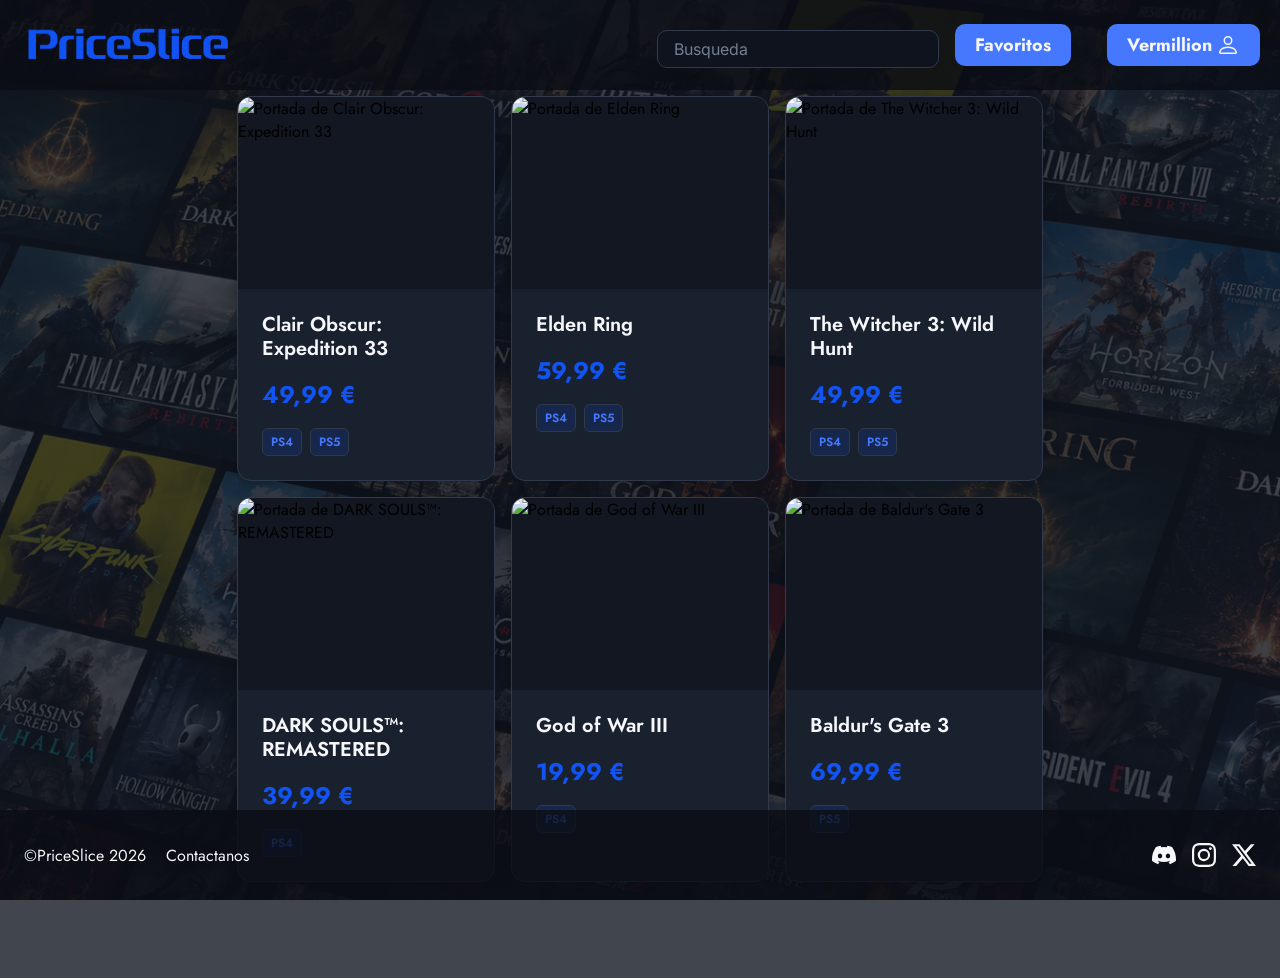
==== pages/main.html @ be7b936f "gamesPage added without responsive" ====
<!doctype html>
<html lang="es">
  <head>
    <meta charset="UTF-8" />
    <meta name="viewport" content="width=device-width, initial-scale=1.0" />
    <title>PriceSlice</title>
    <link
      rel="icon"
      href="../assets/images/ico/favicon.ico"
      type="image/x-icon"
    />
    <meta
      name="description"
      content="PriceSlice: compara precios y encuentra las mejores ofertas."
    />

    <link rel="preconnect" href="https://fonts.googleapis.com" />
    <link rel="preconnect" href="https://fonts.gstatic.com" crossorigin />
    <link
      href="https://fonts.googleapis.com/css2?family=Inter:wght@400;500;600;700&family=Jost:wght@400;500;600;700&display=swap"
      rel="stylesheet"
    />

    <link rel="stylesheet" href="../styles/styles.css" />
    <script src="https://cdn.jsdelivr.net/npm/@tailwindcss/browser@4"></script>
    <script src="../scripts/main.js" defer></script>
  </head>
  <body>
    <header>
      <div class="headerLeft">
        <div class="logo">
          <img
            class="logoImg"
            src="../assets/images/logo/logo.png"
            alt="logoPriceSlice"
          />
        </div>
      </div>
      <div class="headerRight">
        <input
          type="text"
          placeholder="Busqueda"
          name="gameInputGameHeader"
          id="gameInputGameHeader"
          class="gameInputGameHeader"
        />
        <div class="btnHeaderGames">Favoritos</div>
        <div class="btnHeaderGames">
          Vermillion
          <img
            src="../assets/images/icons/person.svg"
            alt="User"
            class="userIco"
          />
        </div>
      </div>
    </header>
    <main class="gamesMain">
      <section class="gamesSection">
        <div class="gamesGrid" id="gamesGrid">
          <!-- Este div estará vacio, así podremos rellenarlo con las tarjetas que iremos creando con el DOM en js -->
        </div>
      </section>
    </main>
    <footer>
      <div class="footerContent">
        <p>©PriceSlice 2026</p>
        <p class="contactFooterBtn"><a href="">Contactanos</a></p>
      </div>
      <div class="footerIcos">
        <img
          src="../assets/images/icons/discord.svg"
          alt="Discord"
          class="discordIco"
        />
        <img
          src="../assets/images/icons/instagram.svg"
          alt="Instagram"
          class="instagramIco"
        />
        <img
          src="../assets/images/icons/twitter-x.svg"
          alt="Twitter-X"
          class="twitterIco"
        />
      </div>
    </footer>
  </body>
</html>
---- styles/styles.css ----
:root {
  /* --- Colores --- */

  /*   -------------  ESTILOS PARA SOBREMESA --------------*/
  /* Fondo */

  --main-background: #0a0d14;
  --soft-main-background: #0a0d14cc;
  --secondary-background: #121722;
  /* CC = 80, 80=50, B3= 70 Son la opacidad.*/
  --soft-secondary-background: #121722cc;
  --xsoft-secondary-background: #12172299;
  --cards-color: #19202e;
  --hover-background: #222b3b;
  --input-background: #0e131d;

  /* Principales y CTA*/

  --main-color: #1254f3;
  --secondary-main-color: #4678ff;
  --tertiary-main-color: #ffad49;
  --main-color-hover: #0e46d4;
  --main-color-soft: rgb(18 84 243 / 15%);
  --hover-color: #5181f6;

  /* Texto */

  --main-text-color: #f5f7fa;
  --secondary-text-color: #a1abbc;
  --muted-text-color: #737f93;

  /* Estados */

  --success-color: #22c55e;
  --error-color: #ef4444;
  --warning-color: #f6b74b;
  --info-color: #38bdf8;

  /* Bordes */

  --border-color: #303a4c;
  --border-color-hover: #46536a;
  --focus-color: #4678ff;

  /* --- Tipografía --- */

  --font-jost: "Jost", sans-serif;
  --font-inter: "Inter", sans-serif;

  --font-size-xs: 0.75rem;
  --font-size-sm: 0.875rem;
  --font-size-base: 1rem;
  --font-size-lg: 1.125rem;
  --font-size-xl: 1.25rem;
  --font-size-2xl: 1.5rem;
  --font-size-3xl: 1.875rem;
  --font-size-4xl: 2.25rem;

  --font-weight-normal: 400;
  --font-weight-medium: 500;
  --font-weight-semibold: 600;
  --font-weight-bold: 700;

  --line-height-tight: 1.2;
  --line-height-normal: 1.5;
  --line-height-relaxed: 1.75;

  /* --- Espaciado --- */

  --spacing-1: 0.25rem;
  --spacing-2: 0.5rem;
  --spacing-3: 0.75rem;
  --spacing-4: 1rem;
  --spacing-5: 1.25rem;
  --spacing-6: 1.5rem;
  --spacing-8: 2rem;
  --spacing-10: 2.5rem;
  --spacing-12: 3rem;
  --spacing-16: 4rem;

  /* --- Bordes y sombras --- */

  --radius-sm: 0.375rem;
  --radius-md: 0.625rem;
  --radius-lg: 0.875rem;
  --radius-xl: 1.25rem;
  --radius-full: 9999px;

  --border-width: 1px;

  --shadow-card: 0 4px 16px rgb(0 0 0 / 20%);
  --shadow-dropdown: 0 8px 24px rgb(0 0 0 / 30%);
  --shadow-glow: 0 0 20px rgb(18 84 243 / 20%);

  /* -- Transiciones tiempo */

  --transition-fast: 150ms ease;
  --transition-normal: 250ms ease;
  --transition-slow: 350ms ease;
}

* {
  box-sizing: border-box;
}

body {
  padding: 0;
  margin: 0;

  min-height: 100vh;
  min-height: 100dvh;

  /* height: 100vh;
  height: 100dvh; */
  display: flex;
  flex-direction: column;
  font-family: var(--font-jost);

  background-image: url("../assets/images/background/background.png");
  background-size: cover;
  background-position: center;
  background-repeat: no-repeat;
  background-attachment: fixed;
}

header {
  position: fixed;
  width: 100%;
  z-index: 1000;

  width: 100%;
  min-height: 10vh;
  /* height: 10%; */
  /* flex: 0 0 10%; */
  flex: 0 0 auto;

  display: flex;
  justify-content: space-between;
  align-items: center;

  background-color: var(--soft-main-background);
}

.headerLeft {
  height: 100%;
  display: flex;
  align-items: center;
}

.logo {
  height: 4.5rem;
  display: flex;
  align-items: center;
  cursor: pointer;
}

.logoImg {
  display: block;
  height: 100%;
  max-width: 15rem;
  width: auto;
  object-fit: contain;
  padding-left: var(--spacing-5);
}

.headerRight {
  height: 100%;
  width: auto;
  display: flex;
  justify-content: center;
  align-items: center;
  gap: var(--spacing-4);
}

.btnHeaderHero {
  height: auto;
  width: auto;
  font-size: var(--font-size-lg);
  padding: var(--spacing-2);
  border-radius: var(--radius-md);
  font-weight: bold;
  background-color: var(--secondary-main-color);
  color: var(--main-text-color);
  margin-right: var(--spacing-5);
  cursor: pointer;

  /* Marcamos el ritmo de la animación */
  transition: transform var(--transition-normal);
}

.btnHeaderHero:hover {
  background-color: var(--hover-color);
  transform: scale(1.1);
  box-shadow: 0 0 0 3px var(--main-color-soft);
}

main {
  width: 100%;
  min-width: 0;
  /* height: 80%; sin flex*/
  flex: 1 0 auto;

  padding: var(--spacing-8) 5%;

  display: flex;
  justify-content: center;
  align-items: center;

  background-color: var(--soft-secondary-background);
  background-size: cover;
}

.mainContent {
  width: 90%;
  max-width: 45rem;
  height: auto;
  /* padding: var(--spacing-8); */
  padding: clamp(
    1rem,
    4vw,
    2rem
  ); /* Pensaba que solo funcionaba en texto pero probandolo me gusta más el resultado aquí para el responsive, si es mala practica espero su feedback caballero*/
  border-radius: var(--radius-xl);
  background-color: var(--xsoft-secondary-background);
  overflow-wrap: anywhere;
}

.mainText {
  margin: 0 0 var(--spacing-4);
  font-size: clamp(1.8rem, 4vw, var(--font-size-4xl));
  line-height: var(--line-height-tight);
  color: var(--main-text-color);
  font-weight: var(--font-weight-bold);
}

.secondaryText {
  margin: 0 0 var(--spacing-3);
  font-size: var(--font-size-xl);
  line-height: var(--line-height-normal);
  color: var(--secondary-text-color);
}

.emailInputMainContent {
  display: block;
  width: 100%;
  margin-top: var(--spacing-6);
  margin-bottom: var(--spacing-4);
  padding: var(--spacing-4);

  font-family: var(--font-inter);
  font-size: var(--font-size-base);
  color: var(--main-text-color);

  background-color: var(--input-background);
  border: 1px solid var(--border-color);
  border-radius: var(--radius-md);

  outline: none;
  transition:
    border-color var(--transition-normal),
    box-shadow var(--transition-normal);
}

.emailInputMainContent::placeholder {
  color: var(--muted-text-color);
}

.emailInputMainContent:hover {
  border-color: var(--border-color-hover);
}

.emailInputMainContent:focus {
  border-color: var(--focus-color);
  box-shadow: 0 0 0 3px var(--main-color-soft);
}

.btnMainHero {
  display: inline-block;
  padding: var(--spacing-3) var(--spacing-6);
  border: none;
  border-radius: var(--radius-md);

  font-family: var(--font-jost);
  font-size: var(--font-size-2xl);
  font-weight: var(--font-weight-bold);

  background-color: var(--main-color);
  color: var(--main-text-color);

  cursor: pointer;
  transition:
    transform var(--transition-normal),
    background-color var(--transition-normal),
    box-shadow var(--transition-normal);
}

.btnMainHero:hover {
  background-color: var(--main-color-hover);
  transform: translateY(-2px);
  box-shadow: var(--shadow-glow);
}

footer {
  /* El fixed me ha estado dando problemas porque no tuve en cuenta el z-index  */
  position: fixed;
  bottom: 0;
  left: 0;
  width: 100%;
  z-index: 1000;

  width: 100%;
  min-height: 10vh;
  /* Le pongo tambien su tamaño sin flex porque me ha dado varios fallos al no ponerlo*/
  /* height: 10%; */
  /* flex: 0 0 10%; */
  flex: 0 0 auto;
  background-color: var(--soft-main-background);
  color: var(--main-text-color);

  display: flex;
  justify-content: space-between;
  align-items: center;
  gap: var(--spacing-4);

  padding: var(--spacing-3) var(--spacing-6);

  background-color: var(--soft-main-background);
  color: var(
    --main-text-color
  ); /* Aquí puse 5 pero lo pase a la 6 porque queria que estuviera un poco más alineado con el logo de la página*/
  /* padding: 0 var(--spacing-5); */
}

.footerContent {
  display: flex;
  align-items: center;
  gap: var(--spacing-5);

  flex: 1 1 auto;
  min-width: 0;
}

.footerContent p {
  margin: 0;
}

.contactFooterBtn {
  white-space: nowrap;
}

.contactFooterBtn a {
  color: var(--main-text-color);
  text-decoration: none;
  transition: color var(--transition-fast);
}

.contactFooterBtn a:hover {
  color: var(--hover-color);
}

.footerIcos {
  display: flex;
  flex-direction: row;
  justify-content: center;
  align-items: center;

  gap: var(--spacing-4);
  height: auto;
  width: auto;
  flex: 0 0 auto;
}

.footerIcos img {
  display: block;
  flex: 0 0 auto;

  height: 1.5rem;
  width: auto;
  padding: 0;
  object-fit: contain;

  cursor: pointer;
  transition: transform var(--transition-normal);
}

.footerIcos img:hover {
  transform: scale(1.1);
}

/*  --------------- ESTILOS PARA LA PAGINA DE JUEGOS ----------------------  */

.btnHeaderGames {
  height: auto;
  width: auto;
  font-size: var(--font-size-lg);
  padding: var(--spacing-2) var(--spacing-5);

  border-radius: var(--radius-md);
  gap: var(--spacing-1);

  display: flex;
  flex-direction: row;
  align-items: center;
  justify-content: center;

  font-weight: bold;
  background-color: var(--secondary-main-color);
  color: var(--main-text-color);
  margin-right: var(--spacing-5);
  cursor: pointer;

  /* Marcamos el ritmo de la animación */
  transition: transform var(--transition-normal);
}

.btnHeaderGames:hover {
  background-color: var(--hover-color);
  transform: scale(1.1);
  box-shadow: 0 0 0 3px var(--main-color-soft);
}

.gameInputGameHeader {
  display: block;
  width: 100%;
  margin-top: var(--spacing-6);
  margin-bottom: var(--spacing-4);
  padding: var(--spacing-2) var(--spacing-4);

  font-family: var(--font-inter);
  font-size: var(--font-size-base);
  color: var(--main-text-color);

  background-color: var(--input-background);
  border: 1px solid var(--border-color);
  border-radius: var(--radius-md);

  outline: none;
  transition:
    border-color var(--transition-normal),
    box-shadow var(--transition-normal);
}

.gameInputGameHeader::placeholder {
  color: var(--muted-text-color);
}

.gameInputGameHeader:hover {
  border-color: var(--border-color-hover);
}

.gameInputGameHeader:focus {
  border-color: var(--focus-color);
  box-shadow: 0 0 0 3px var(--main-color-soft);
}

.userIco {
  display: block;
  flex: 0 0 auto;

  height: 1.5rem;
  width: auto;
  padding: 0;
  object-fit: contain;

  cursor: pointer;
  transition: transform var(--transition-normal);
}

.userIco:hover {
  transform: scale(1.1);
}

.gamesMain {
  width: 100%;
  min-width: 0;
  flex: 1 0 auto;

  display: flex;
  justify-content: center;
  align-items: flex-start;

  padding: var(--spacing-8) 5%;
  padding-top: 6rem;
  padding-bottom: 6rem;
  background-color: var(--soft-secondary-background);
}

.gamesSection {
  width: 70%;
  max-width: 90rem;
}

.gamesGrid {
  display: grid;
  grid-template-columns: repeat(3, minmax(0, 1fr));
  gap: var(--spacing-4);
  width: 100%;
}

.gameCard {
  min-width: 0;
  overflow: hidden;
  display: flex;
  flex-direction: column;
  background-color: var(--cards-color);
  border: var(--border-width) solid var(--border-color);
  border-radius: var(--radius-lg);
  box-shadow: var(--shadow-card);
  transition:
    transform var(--transition-normal),
    border-color var(--transition-normal);
}

.gameCard:hover {
  transform: translateY(-2px);
  border-color: var(--border-color-hover);
}

.gameImage {
  display: block;
  width: 100%;
  aspect-ratio: 4 / 3;
  object-fit: contain;
  background-color: var(--secondary-background);
}

.gameCardContent {
  display: flex;
  flex-direction: column;
  align-items: flex-start;
  gap: var(--spacing-4);
  flex: 1;
  padding: var(--spacing-6);
}

.gameTitle {
  margin: 0;
  color: var(--main-text-color);
  font-size: var(--font-size-xl);
  font-weight: var(--font-weight-semibold);
  line-height: var(--line-height-tight);
}

.gamePrice {
  margin: 0;
  color: var(--main-color);
  font-size: var(--font-size-2xl);
  font-weight: var(--font-weight-bold);
}

.gamePlatforms {
  display: flex;
  flex-wrap: wrap;
  gap: var(--spacing-2);
}

.platformBadge {
  padding: var(--spacing-1) var(--spacing-2);

  color: var(--secondary-main-color);
  background-color: var(--main-color-soft);
  border: var(--border-width) solid var(--border-color);
  border-radius: var(--radius-sm);

  font-size: var(--font-size-xs);
  font-weight: var(--font-weight-semibold);
}

/*   -------------  ESTILOS PARA MOVIL --------------*/

/* Pantallas estrechas */
@media (max-width: 48rem) {
  body {
    background-attachment: scroll;
  }

  header {
    min-height: 4.5rem;
    padding: var(--spacing-2) var(--spacing-4);
    gap: var(--spacing-2);
  }

  .logo {
    height: 4.5rem;
  }

  .logoImg {
    max-width: 15rem;
  }

  .btnHeaderHero {
    font-size: var(--font-size-sm);
    padding: var(--spacing-2) var(--spacing-3);
    margin-right: 0;
  }

  main {
    padding: var(--spacing-6) 4%;
  }

  .mainContent {
    width: 100%;
    max-width: 45rem;
    padding: clamp(1rem, 4vw, 1.5rem);
  }

  .mainText {
    font-size: clamp(1.6rem, 5vw, 2.25rem);
  }

  .secondaryText {
    font-size: var(--font-size-lg);
  }

  footer {
    min-height: auto;
    padding: var(--spacing-3) var(--spacing-4);
    gap: var(--spacing-3);
  }

  .footerContent {
    gap: var(--spacing-3);
  }

  .footerIcos {
    gap: var(--spacing-2);
  }

  .footerIcos img {
    height: 1.25rem;
  }
}

/* Pantallas pequeñas */
@media (max-width: 30rem) {
  header {
    min-height: 3.75rem;
    padding: var(--spacing-2) var(--spacing-2);
  }

  .logo {
    height: 3.5rem;
  }

  .logoImg {
    max-width: 15rem;
  }

  .btnHeaderHero {
    font-size: var(--font-size-xs);
    padding: var(--spacing-2);
  }

  main {
    padding: var(--spacing-4) var(--spacing-3);
  }

  .mainContent {
    width: 100%;
    padding: var(--spacing-4);
    border-radius: var(--radius-lg);
  }

  .mainText {
    font-size: clamp(1.4rem, 6vw, 1.8rem);
  }

  .secondaryText {
    font-size: var(--font-size-base);
  }

  .emailInputMainContent {
    width: 100%;
    max-width: 100%;
    padding: var(--spacing-3);
  }

  .btnMainHero {
    max-width: 100%;
    font-size: var(--font-size-base);
    padding: 0.7em 1em;
  }

  footer {
    flex-wrap: wrap;
    min-height: auto;
    padding: var(--spacing-3);
    gap: var(--spacing-2) var(--spacing-3);
  }

  .footerContent {
    flex: 1 1 auto;
    min-width: 0;
    flex-wrap: wrap;
    gap: var(--spacing-2);
  }

  .footerContent p {
    font-size: var(--font-size-sm);
  }

  .contactFooterBtn {
    white-space: nowrap;
  }

  .footerIcos {
    width: auto;
    margin-left: auto;
    gap: var(--spacing-2);
  }

  .footerIcos img {
    height: 1.125rem;
  }

  /* Para la página de juegos */
  .gamesMain {
    padding: var(--spacing-5) var(--spacing-3);
  }

  .gamesGrid {
    gap: var(--spacing-4);
  }
}
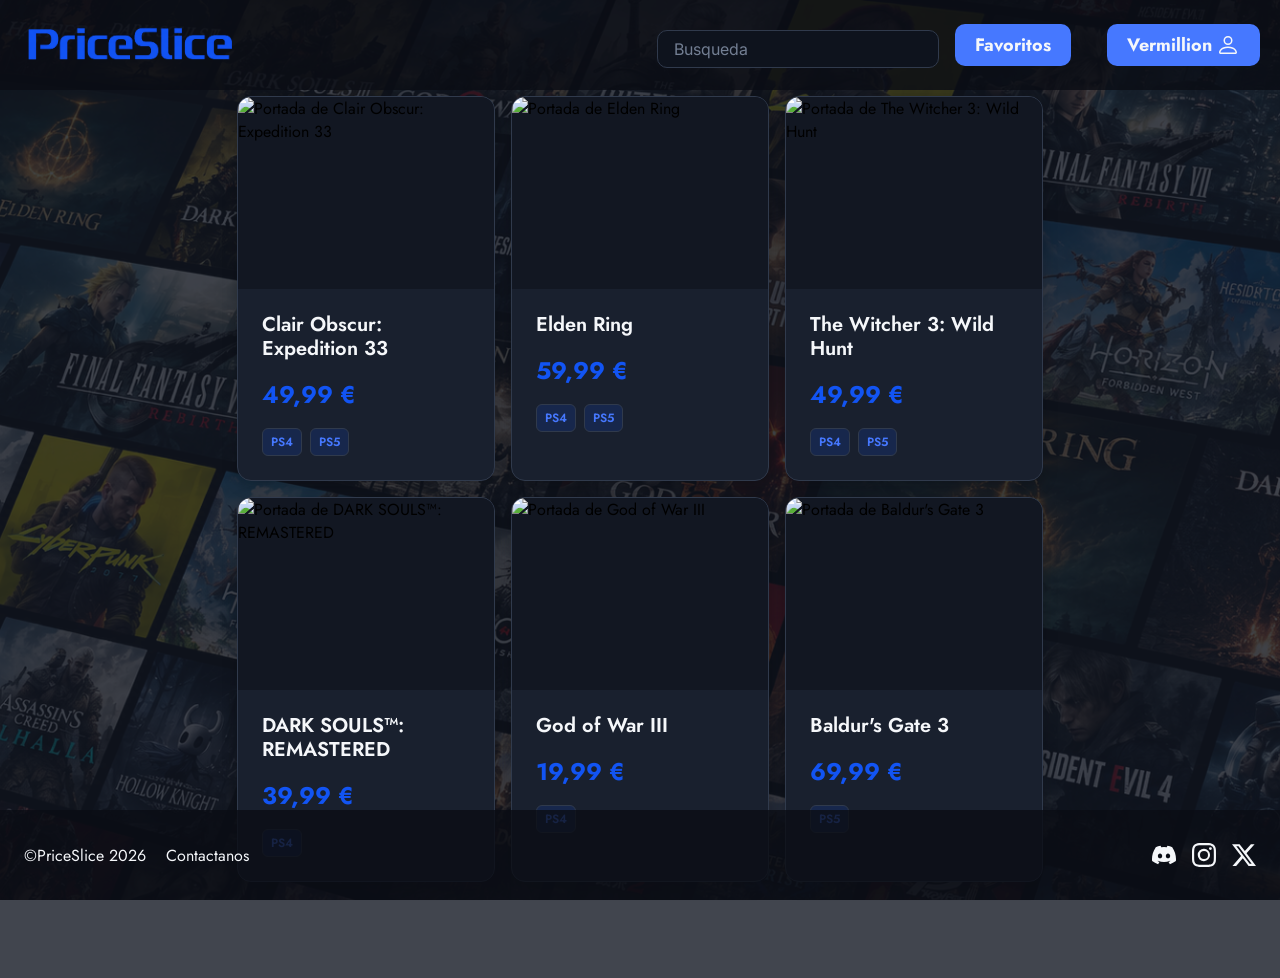
==== commit 9234bf4f: "few nav added" ====
--- a/pages/main.html
+++ b/pages/main.html
@@ -29,11 +29,13 @@
     <header>
       <div class="headerLeft">
         <div class="logo">
-          <img
-            class="logoImg"
-            src="../assets/images/logo/logo.png"
-            alt="logoPriceSlice"
-          />
+          <a href="../index.html">
+            <img
+              class="logoImg"
+              src="../assets/images/logo/logo.png"
+              alt="logoPriceSlice"
+            />
+          </a>
         </div>
       </div>
       <div class="headerRight">
--- a/styles/styles.css
+++ b/styles/styles.css
@@ -554,7 +554,7 @@
   gap: var(--spacing-2);
 }
 
-.platformBadge {
+.platformSpan {
   padding: var(--spacing-1) var(--spacing-2);
 
   color: var(--secondary-main-color);
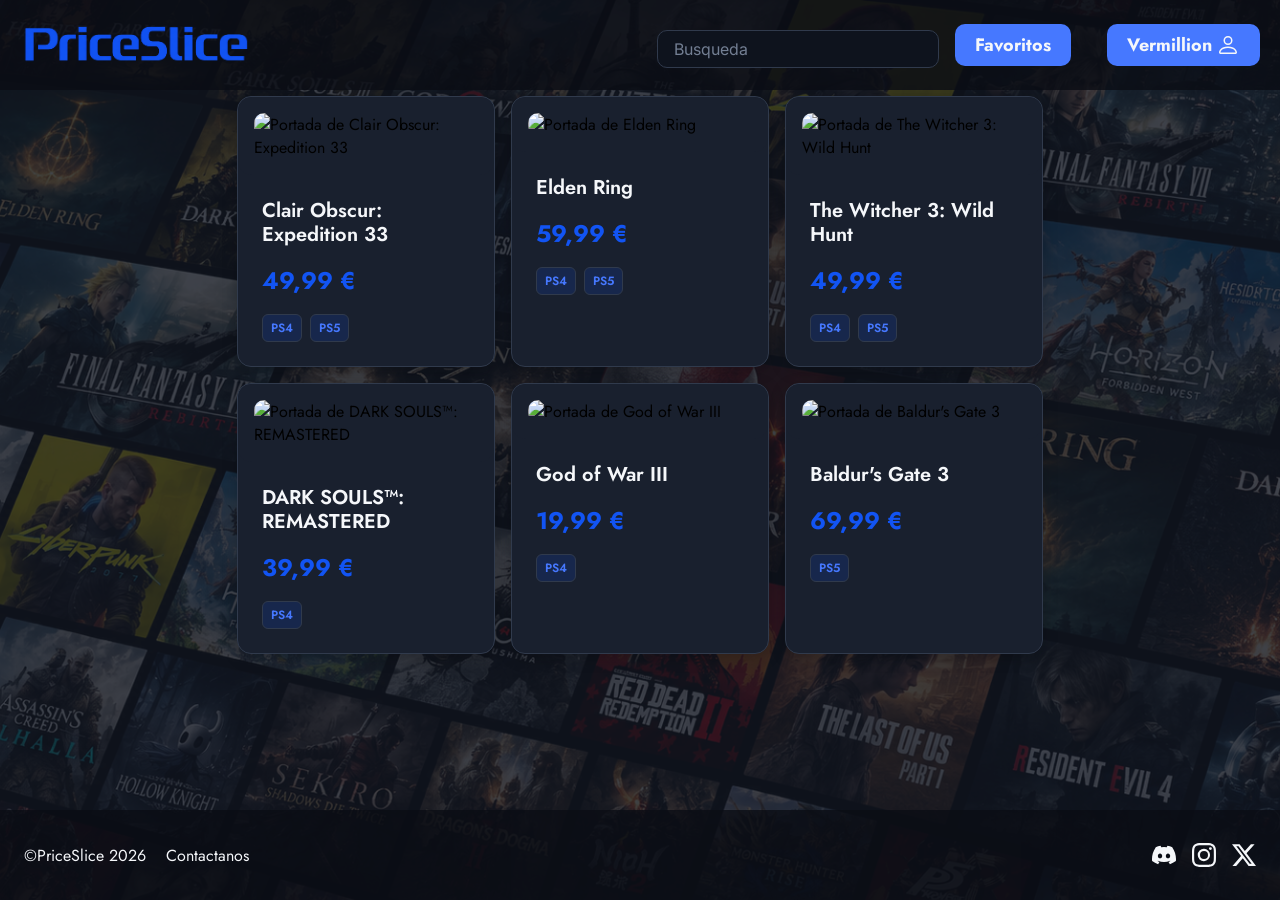
==== commit df458d3d: "games page ready" ====
--- a/pages/main.html
+++ b/pages/main.html
@@ -46,8 +46,8 @@
           id="gameInputGameHeader"
           class="gameInputGameHeader"
         />
-        <div class="btnHeaderGames">Favoritos</div>
-        <div class="btnHeaderGames">
+        <div class="btnHeaderGames headerButton">Favoritos</div>
+        <div class="btnHeaderGames headerButton">
           Vermillion
           <img
             src="../assets/images/icons/person.svg"
@@ -55,6 +55,13 @@
             class="userIco"
           />
         </div>
+        <button class="headerMenuIcon" aria-label="Abrir menú">
+          <img
+            src="../assets/images/icons/menu.svg"
+            alt="Menu Desplegable"
+            class="menuIco"
+          />
+        </button>
       </div>
     </header>
     <main class="gamesMain">
--- a/styles/styles.css
+++ b/styles/styles.css
@@ -148,19 +148,25 @@
 }
 
 .logo {
-  height: 4.5rem;
-  display: flex;
-  align-items: center;
+  min-width: 0;
+  max-width: 100%;
   cursor: pointer;
+
+  padding-left: var(--spacing-4);
+}
+
+.logo a {
+  display: flex;
+  align-items: center;
+  min-width: 0;
 }
 
 .logoImg {
   display: block;
-  height: 100%;
+  width: 100%;
   max-width: 15rem;
-  width: auto;
+  height: auto;
   object-fit: contain;
-  padding-left: var(--spacing-5);
 }
 
 .headerRight {
@@ -470,6 +476,28 @@
   transform: scale(1.1);
 }
 
+/* Sección que solo aparecera en moviles, creada para media */
+
+.headerMenuIcon {
+  display: none;
+  align-items: center;
+  justify-content: center;
+  padding: var(--spacing-2);
+  /* background-color: var(--secondary-main-color); */
+  border: none;
+  border-radius: var(--radius-md);
+  cursor: pointer;
+}
+
+.menuIco {
+  display: block;
+  width: 1.5rem;
+  height: 1.5rem;
+  object-fit: contain;
+}
+
+/* Seguimos con estilos de la segunda página */
+
 .gamesMain {
   width: 100%;
   min-width: 0;
@@ -516,12 +544,18 @@
   border-color: var(--border-color-hover);
 }
 
+.gameImageContainer {
+  padding: var(--spacing-4);
+  background-color: var(--cards-color);
+  border-radius: var(--radius-lg);
+}
+
 .gameImage {
   display: block;
   width: 100%;
-  aspect-ratio: 4 / 3;
+  height: auto;
   object-fit: contain;
-  background-color: var(--secondary-background);
+  border-radius: var(--radius-md);
 }
 
 .gameCardContent {
@@ -571,7 +605,7 @@
 /* Pantallas estrechas */
 @media (max-width: 48rem) {
   body {
-    background-attachment: scroll;
+    background-attachment: fixed;
   }
 
   header {
@@ -581,11 +615,22 @@
   }
 
   .logo {
-    height: 4.5rem;
+    height: auto;
+    flex: 0 1 auto;
+    min-width: 0;
   }
 
   .logoImg {
+    width: 100%;
+    max-width: clamp(8rem, 35vw, 12rem);
+  }
+
+  .logoImg {
+    display: block;
+    width: 100%;
     max-width: 15rem;
+    height: auto;
+    object-fit: contain;
   }
 
   .btnHeaderHero {
@@ -629,8 +674,64 @@
   .footerIcos img {
     height: 1.25rem;
   }
-}
-
+
+  /* Añadimos el cambio en el menu del header */
+
+  /* Hacemos que no se vea el original */
+
+  .gameTitle {
+    font-size: var(--font-size-base);
+  }
+
+  .gamePrice {
+    font-size: var(--font-size-base);
+  }
+
+  .gameInputGameHeader {
+    font-size: var(--font-size-sm);
+  }
+
+  .btnHeaderGames {
+    font-size: var(--font-size-sm);
+  }
+  .headerButton {
+    display: none;
+  }
+
+  .headerMenuIcon {
+    display: flex;
+    flex: 0 0 auto;
+  }
+
+  .headerRight {
+    display: flex;
+    align-items: center;
+    justify-content: flex-end;
+    gap: var(--spacing-2);
+    min-width: 0;
+  }
+
+  .gameInputGameHeader {
+    min-width: 0;
+    margin: 0;
+  }
+
+  .gameInputGameHeader {
+    padding: var(--spacing-1) var(--spacing-2);
+  }
+
+  .gamesSection {
+    width: 70%;
+    max-width: 90rem;
+    padding-top: var(--spacing-12);
+    padding-bottom: var(--spacing-8);
+  }
+
+  .gamesGrid {
+    grid-template-columns: repeat(2, minmax(0, 1fr));
+    gap: var(--spacing-2);
+  }
+}
 /* Pantallas pequeñas */
 @media (max-width: 30rem) {
   header {
@@ -639,11 +740,14 @@
   }
 
   .logo {
-    height: 3.5rem;
+    height: auto;
+    flex: 0 1 auto;
+    min-width: 0;
   }
 
   .logoImg {
-    max-width: 15rem;
+    width: 100%;
+    max-width: clamp(7rem, 32vw, 9rem);
   }
 
   .btnHeaderHero {
@@ -721,4 +825,37 @@
   .gamesGrid {
     gap: var(--spacing-4);
   }
-}
+  .headerButton {
+    display: none;
+  }
+
+  .headerMenuIcon {
+    display: flex;
+    flex: 0 0 auto;
+  }
+
+  .headerRight {
+    display: flex;
+    align-items: center;
+    justify-content: flex-end;
+    gap: var(--spacing-2);
+    min-width: 0;
+  }
+
+  .gameInputGameHeader {
+    min-width: 0;
+    margin: 0;
+  }
+
+  .gameInputGameHeader {
+    padding: var(--spacing-1) var(--spacing-2);
+  }
+  .gamesSection {
+    width: 100%;
+    max-width: 90rem;
+  }
+  .gamesGrid {
+    grid-template-columns: repeat(2, minmax(0, 1fr));
+    gap: var(--spacing-2);
+  }
+}
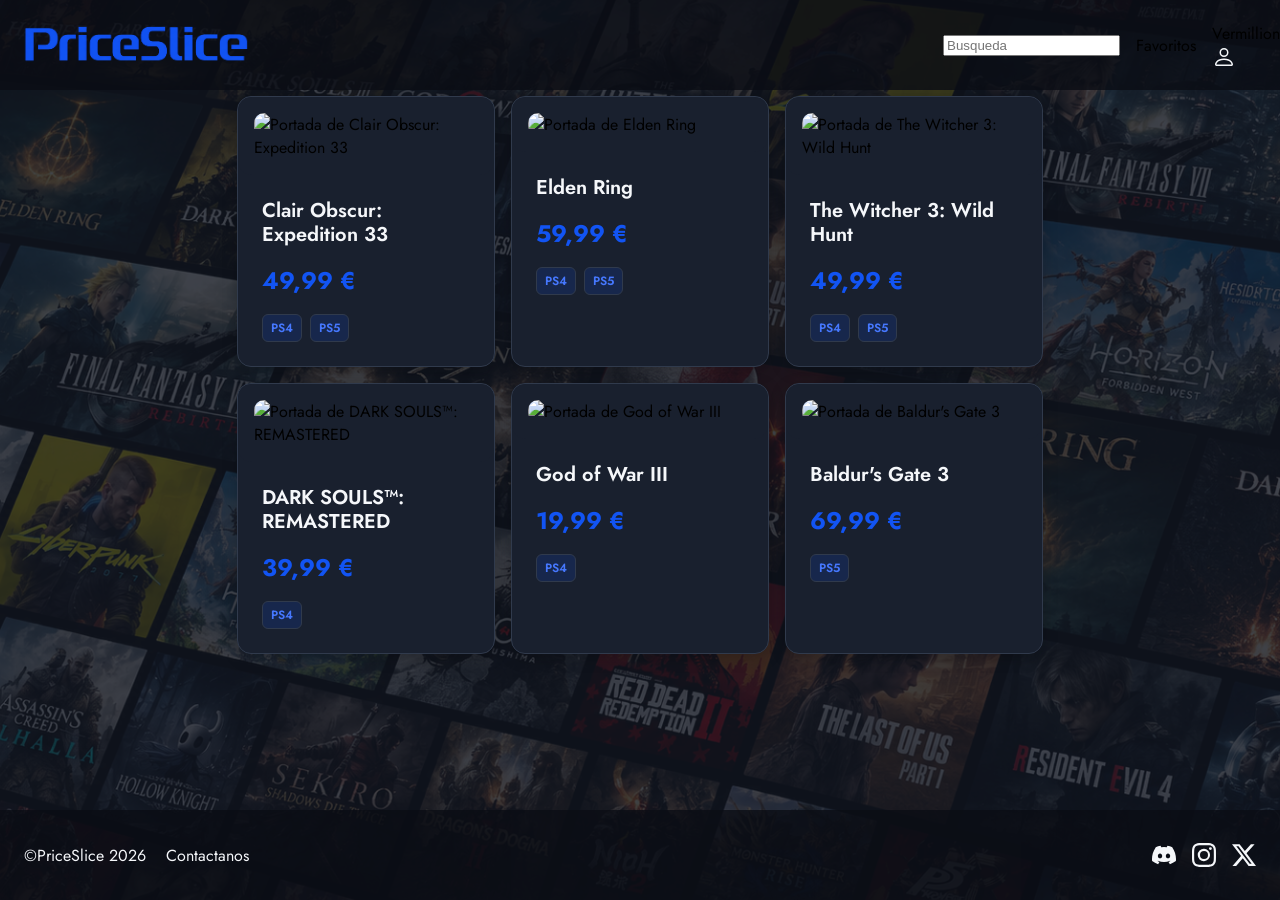
==== commit 7d08c58e: "Responsive movile added and tailwind added in headers input and buttons" ====
--- a/pages/main.html
+++ b/pages/main.html
@@ -44,10 +44,16 @@
           placeholder="Busqueda"
           name="gameInputGameHeader"
           id="gameInputGameHeader"
-          class="gameInputGameHeader"
+          class="gameInputGameHeader block w-full mt-6 mb-4 px-4 py-2 font-sans text-base text-white bg-[#0e131d] border border-[#303a4c] rounded-lg outline-none transition-all duration-300 placeholder:text-[#737f93] hover:border-[#46536a] focus:border-[#4678ff] focus:ring-[3px] focus:ring-[#1254f3]/15"
         />
-        <div class="btnHeaderGames headerButton">Favoritos</div>
-        <div class="btnHeaderGames headerButton">
+        <div
+          class="btnHeaderGames headerButton flex flex-row items-center justify-center gap-1 w-auto h-auto px-5 py-2 text-lg font-bold rounded-lg cursor-pointer bg-blue-600 text-white mr-5 transition-all duration-300 hover:bg-blue-500 hover:scale-110 hover:shadow-[0_0_0_3px_rgb(18_84_243_/_15%)]"
+        >
+          Favoritos
+        </div>
+        <div
+          class="btnHeaderGames headerButton flex flex-row items-center justify-center gap-1 w-auto h-auto px-5 py-2 text-lg font-bold rounded-lg cursor-pointer bg-blue-600 text-white mr-5 transition-all duration-300 hover:bg-blue-500 hover:scale-110 hover:shadow-[0_0_0_3px_rgb(18_84_243_/_15%)]"
+        >
           Vermillion
           <img
             src="../assets/images/icons/person.svg"
--- a/styles/styles.css
+++ b/styles/styles.css
@@ -395,7 +395,9 @@
 
 /*  --------------- ESTILOS PARA LA PAGINA DE JUEGOS ----------------------  */
 
-.btnHeaderGames {
+/* Estos son los estilos de los botones del header que he cambiado y sustituido por tailwind para la tarea */
+
+/* .btnHeaderGames {
   height: auto;
   width: auto;
   font-size: var(--font-size-lg);
@@ -413,19 +415,21 @@
   background-color: var(--secondary-main-color);
   color: var(--main-text-color);
   margin-right: var(--spacing-5);
-  cursor: pointer;
-
-  /* Marcamos el ritmo de la animación */
-  transition: transform var(--transition-normal);
-}
-
-.btnHeaderGames:hover {
+  cursor: pointer; */
+
+/* Marcamos el ritmo de la animación */
+/* transition: transform var(--transition-normal); */
+/* } */
+
+/* .btnHeaderGames:hover {
   background-color: var(--hover-color);
   transform: scale(1.1);
   box-shadow: 0 0 0 3px var(--main-color-soft);
-}
-
-.gameInputGameHeader {
+} */
+
+/* Aquí estan los estilos que he sustituido con tailwind para el input del header. */
+
+/* .gameInputGameHeader {
   display: block;
   width: 100%;
   margin-top: var(--spacing-6);
@@ -457,7 +461,7 @@
 .gameInputGameHeader:focus {
   border-color: var(--focus-color);
   box-shadow: 0 0 0 3px var(--main-color-soft);
-}
+} */
 
 .userIco {
   display: block;
@@ -600,6 +604,209 @@
   font-weight: var(--font-weight-semibold);
 }
 
+/*  --------------- ESTILOS PARA LA PAGINA DE FICHA PRODUCTO ----------------------*/
+
+.productMain {
+  width: 100%;
+  min-width: 0;
+  flex: 1 0 auto;
+
+  display: flex;
+  justify-content: center;
+  align-items: flex-start;
+
+  padding: var(--spacing-8) 5%;
+  padding-top: 6rem;
+  padding-bottom: 6rem;
+}
+
+.productSection {
+  position: relative;
+  width: 94%;
+  max-width: 90rem;
+
+  padding: var(--spacing-8);
+  padding-top: var(--spacing-12);
+
+  background-color: var(--cards-color);
+  border: var(--border-width) solid var(--border-color);
+  border-radius: var(--radius-xl);
+  box-shadow: var(--shadow-card);
+}
+
+.productPage {
+  display: flex;
+  flex-direction: column;
+  gap: var(--spacing-8);
+  width: 100%;
+}
+
+.productImgPrices {
+  display: grid;
+  grid-template-columns:
+    minmax(0, 1.2fr)
+    minmax(0, 1fr)
+    minmax(0, 1.05fr);
+
+  align-items: center;
+  gap: var(--spacing-6);
+  width: 100%;
+
+  padding-bottom: var(--spacing-8);
+  border-bottom: var(--border-width) solid var(--border-color);
+}
+
+.productImgContainer {
+  display: flex;
+  justify-content: center;
+  align-items: center;
+  min-width: 0;
+  width: 100%;
+}
+
+.productImg {
+  display: block;
+  width: 100%;
+  max-width: 32rem;
+  height: auto;
+  border-radius: var(--radius-lg);
+}
+
+.namePrices {
+  display: flex;
+  flex-direction: column;
+  gap: var(--spacing-6);
+
+  min-width: 0;
+  color: var(--main-text-color);
+}
+
+.productName {
+  display: flex;
+  align-items: center;
+  width: 100%;
+}
+
+.productTitle {
+  min-width: 0;
+  overflow-wrap: anywhere;
+
+  font-size: var(--font-size-4xl);
+  font-weight: var(--font-weight-bold);
+  line-height: var(--line-height-tight);
+}
+
+.favouriteIco {
+  position: absolute;
+  top: var(--spacing-6);
+  right: var(--spacing-6);
+
+  display: block;
+  width: 1.75rem;
+  height: 1.75rem;
+  object-fit: contain;
+  cursor: pointer;
+
+  transition: transform var(--transition-normal);
+}
+
+.favouriteIco:hover {
+  transform: scale(1.1);
+}
+
+.productPrice {
+  display: flex;
+  flex-direction: column;
+  gap: var(--spacing-3);
+}
+
+.productPrimary {
+  margin: 0;
+  color: var(--main-text-color);
+  font-size: var(--font-size-3xl);
+  line-height: var(--line-height-normal);
+}
+
+.secondaryCTA {
+  color: var(--secondary-main-color);
+  font-weight: var(--font-weight-semibold);
+  font-size: var(--font-size-4xl);
+}
+
+.productPlatform {
+  padding: var(--spacing-1) var(--spacing-2);
+
+  color: var(--secondary-main-color);
+  background-color: var(--main-color-soft);
+  border: var(--border-width) solid var(--border-color);
+  border-radius: var(--radius-sm);
+
+  font-size: var(--font-size-base);
+  font-weight: var(--font-weight-semibold);
+  margin: var(--spacing-1);
+}
+
+.discountGraph {
+  min-width: 0;
+  width: 100%;
+}
+
+.productDiscounts {
+  display: flex;
+  flex-direction: column;
+  gap: var(--spacing-3);
+  width: 100%;
+
+  color: var(--secondary-text-color);
+}
+
+.productSecondary {
+  margin: 0;
+  padding: var(--spacing-4);
+
+  background-color: var(--secondary-background);
+  border: var(--border-width) solid var(--border-color);
+  border-radius: var(--radius-md);
+
+  font-size: var(--font-size-lg);
+  line-height: var(--line-height-normal);
+}
+
+.mainCTA,
+.tertiaryCTA {
+  display: block;
+  margin-top: var(--spacing-2);
+
+  font-size: var(--font-size-4xl);
+  font-weight: var(--font-weight-bold);
+  line-height: var(--line-height-tight);
+  overflow-wrap: anywhere;
+}
+
+.mainCTA {
+  color: var(--main-color);
+}
+
+.tertiaryCTA {
+  color: var(--tertiary-main-color);
+}
+
+.productGraph {
+  display: flex;
+  justify-content: center;
+  align-items: center;
+  width: 100%;
+  min-width: 0;
+}
+
+.productGraphImg {
+  display: block;
+  width: 100%;
+  max-width: 70rem;
+  height: auto;
+  border-radius: var(--radius-md);
+}
+
 /*   -------------  ESTILOS PARA MOVIL --------------*/
 
 /* Pantallas estrechas */
@@ -731,6 +938,117 @@
     grid-template-columns: repeat(2, minmax(0, 1fr));
     gap: var(--spacing-2);
   }
+
+  /*  Cambios de estilo para la página de producto */
+
+  .productMain {
+    width: 100%;
+    min-width: 0;
+    padding: var(--spacing-4) 0;
+    padding-top: var(--spacing-4);
+    padding-bottom: var(--spacing-8);
+  }
+
+  .productSection {
+    width: 100%;
+    max-width: none;
+    padding: var(--spacing-4);
+    padding-top: var(--spacing-4);
+    border-radius: 0;
+    box-shadow: none;
+  }
+
+  .productPage {
+    gap: var(--spacing-6);
+  }
+
+  /* Cambiamos el orden a columna para que en movil todo se vea en vertical */
+  .productImgPrices {
+    display: flex;
+    flex-direction: column;
+    align-items: stretch;
+    gap: var(--spacing-4);
+    padding-bottom: var(--spacing-6);
+  }
+
+  /* Los separamos para poder cambiar su posicion */
+  .namePrices {
+    display: contents;
+  }
+
+  .productName {
+    order: 1;
+    display: flex;
+    align-items: center;
+    justify-content: space-between;
+    gap: var(--spacing-3);
+    width: 100%;
+  }
+
+  .productTitle {
+    font-size: var(--font-size-2xl);
+    line-height: var(--line-height-tight);
+  }
+
+  .favouriteIco {
+    position: static;
+    flex-shrink: 0;
+    width: 1.75rem;
+    height: 1.75rem;
+  }
+
+  .productImgContainer {
+    order: 2;
+    width: 100%;
+  }
+
+  .productImg {
+    display: block;
+    width: 100%;
+    max-width: none;
+    height: auto;
+    border-radius: var(--radius-md);
+  }
+
+  .productPrice {
+    order: 3;
+    display: flex;
+    flex-direction: column;
+    gap: var(--spacing-3);
+  }
+
+  .productPrimary {
+    font-size: var(--font-size-lg);
+  }
+
+  .discountGraph {
+    order: 4;
+    width: 100%;
+  }
+
+  .productDiscounts {
+    gap: var(--spacing-3);
+  }
+
+  .productSecondary {
+    padding: var(--spacing-3);
+    font-size: var(--font-size-sm);
+  }
+
+  .mainCTA,
+  .tertiaryCTA {
+    font-size: var(--font-size-2xl);
+  }
+
+  .productGraph {
+    width: 100%;
+  }
+
+  .productGraphImg {
+    width: 100%;
+    max-width: none;
+    height: auto;
+  }
 }
 /* Pantallas pequeñas */
 @media (max-width: 30rem) {
@@ -858,4 +1176,117 @@
     grid-template-columns: repeat(2, minmax(0, 1fr));
     gap: var(--spacing-2);
   }
-}
+
+  /*  Cambios de estilo para la página de producto */
+
+  .productMain {
+    width: 100%;
+    min-width: 0;
+    padding: var(--spacing-4) 0;
+    padding-top: var(--spacing-4);
+    padding-bottom: var(--spacing-8);
+  }
+
+  .productSection {
+    margin-top: var(--spacing-12);
+    margin-bottom: var(--spacing-4);
+    width: 96%;
+    max-width: none;
+    padding: var(--spacing-4);
+    padding-top: var(--spacing-4);
+    border-radius: var(--radius-md);
+    box-shadow: none;
+  }
+
+  .productPage {
+    gap: var(--spacing-6);
+  }
+
+  /* Cambiamos el orden a columna para que en movil todo se vea en vertical */
+  .productImgPrices {
+    display: flex;
+    flex-direction: column;
+    align-items: stretch;
+    gap: var(--spacing-4);
+    padding-bottom: var(--spacing-6);
+  }
+
+  /* Los separamos para poder cambiar su posicion */
+  .namePrices {
+    display: contents;
+  }
+
+  .productName {
+    order: 1;
+    display: flex;
+    align-items: center;
+    justify-content: space-between;
+    gap: var(--spacing-3);
+    width: 100%;
+  }
+
+  .productTitle {
+    font-size: var(--font-size-2xl);
+    line-height: var(--line-height-tight);
+  }
+
+  .favouriteIco {
+    position: static;
+    flex-shrink: 0;
+    width: 1.75rem;
+    height: 1.75rem;
+  }
+
+  .productImgContainer {
+    order: 2;
+    width: 100%;
+  }
+
+  .productImg {
+    display: block;
+    width: 100%;
+    max-width: none;
+    height: auto;
+    border-radius: var(--radius-md);
+  }
+
+  .productPrice {
+    order: 3;
+    display: flex;
+    flex-direction: column;
+    gap: var(--spacing-3);
+  }
+
+  .productPrimary {
+    font-size: var(--font-size-lg);
+  }
+
+  .discountGraph {
+    order: 4;
+    width: 100%;
+  }
+
+  .productDiscounts {
+    gap: var(--spacing-3);
+  }
+
+  .productSecondary {
+    padding: var(--spacing-3);
+    font-size: var(--font-size-sm);
+  }
+
+  .mainCTA,
+  .tertiaryCTA {
+    font-size: var(--font-size-2xl);
+  }
+
+  .productGraph {
+    width: 100%;
+  }
+
+  .productGraphImg {
+    width: 100%;
+    max-width: none;
+    height: auto;
+  }
+}
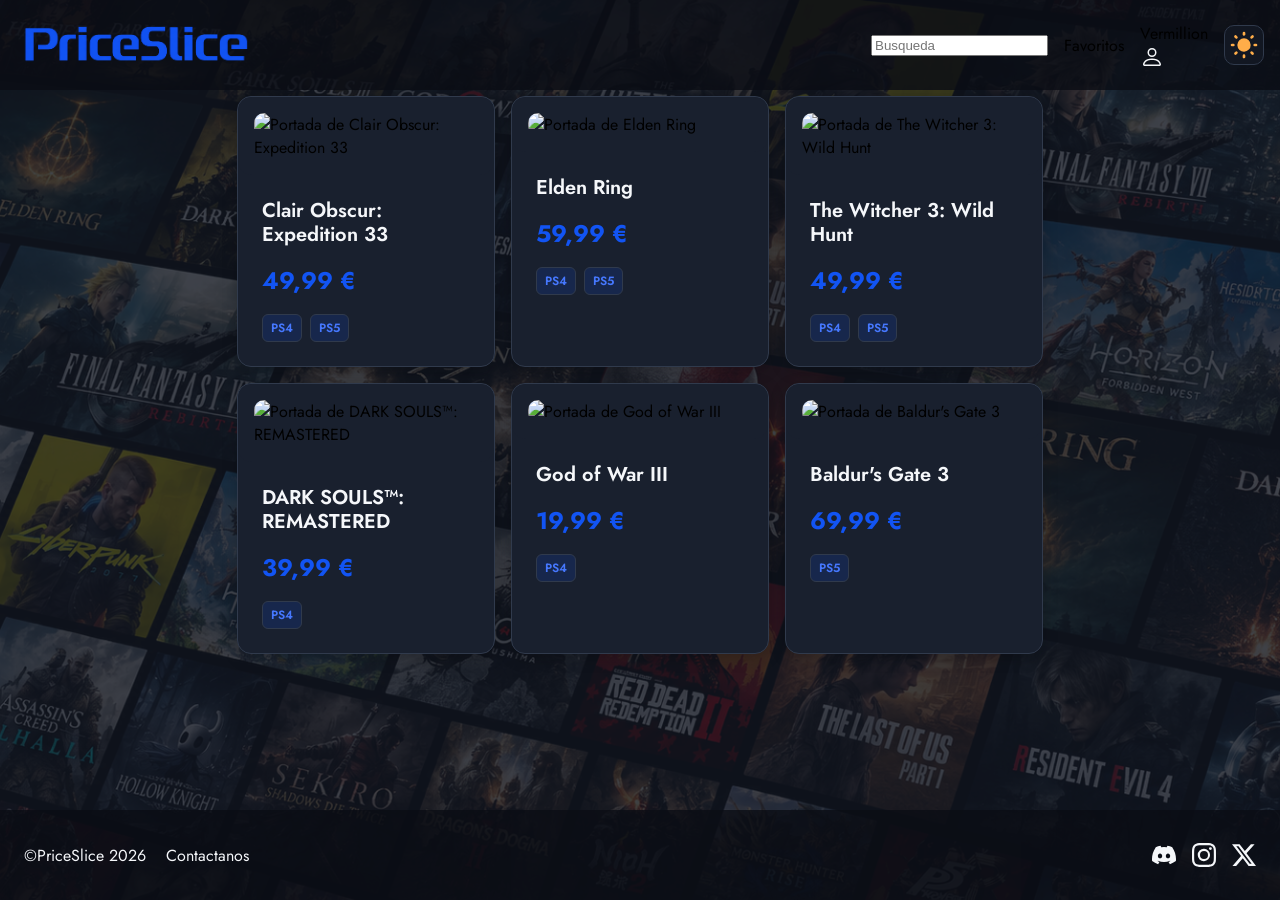
==== commit c0d4becf: "Final commit task ready for now" ====
--- a/pages/main.html
+++ b/pages/main.html
@@ -68,6 +68,15 @@
             class="menuIco"
           />
         </button>
+        <button
+          class="themeToggle"
+          id="themeToggle"
+          type="button"
+          aria-label="Cambiar a modo claro"
+          title="Cambiar tema"
+        >
+          <img id="themeIconS" src="../assets/images/icons/sun.svg" />
+        </button>
       </div>
     </header>
     <main class="gamesMain">
--- a/styles/styles.css
+++ b/styles/styles.css
@@ -29,14 +29,14 @@
   --secondary-text-color: #a1abbc;
   --muted-text-color: #737f93;
 
-  /* Estados */
+  /* Estados para los inputs */
 
   --success-color: #22c55e;
   --error-color: #ef4444;
   --warning-color: #f6b74b;
   --info-color: #38bdf8;
 
-  /* Bordes */
+  /* Colores para los bordes */
 
   --border-color: #303a4c;
   --border-color-hover: #46536a;
@@ -97,6 +97,59 @@
   --transition-fast: 150ms ease;
   --transition-normal: 250ms ease;
   --transition-slow: 350ms ease;
+}
+
+/* Añadimos el modo claro */
+
+:root.theme-light {
+  --main-background: #f2f1ed;
+  --soft-main-background: rgb(242 241 237 / 35%);
+  --secondary-background: rgb(229 231 230 / 55%);
+  --soft-secondary-background: rgb(229 231 230 / 40%);
+  --xsoft-secondary-background: rgb(250 249 246 / 30%);
+  --cards-color: rgb(250 249 246 / 75%);
+  --hover-background: rgb(218 222 222 / 75%);
+  --input-background: rgb(250 249 246 / 75%);
+
+  --main-color: #2456c5;
+  --secondary-main-color: #416fce;
+  --tertiary-main-color: #a66a2c;
+  --main-color-hover: #1945a8;
+  --main-color-soft: rgb(36 86 197 / 12%);
+  --hover-color: #315fb9;
+
+  --main-text-color: #202a38;
+  --secondary-text-color: #465363;
+  --muted-text-color: #657181;
+
+  --success-color: #237a4b;
+  --error-color: #c83c43;
+  --warning-color: #94600e;
+  --info-color: #176b91;
+
+  --border-color: #cbd0d2;
+  --border-color-hover: #a5afb5;
+  --focus-color: #416fce;
+
+  --shadow-card: 0 4px 16px rgb(31 41 55 / 9%);
+  --shadow-dropdown: 0 8px 24px rgb(31 41 55 / 16%);
+  --shadow-glow: 0 0 20px rgb(36 86 197 / 14%);
+}
+
+:root.theme-light body {
+  /* Aquí he probado otro método para conseguir el efecto de un color encima, que me parece mejor que añadir una capa como cuando empecé */
+
+  background-image:
+    linear-gradient(rgb(241 244 249 / 20%), rgb(241 244 249 / 70%)),
+    url("../assets/images/background/background.png");
+}
+
+:root.theme-light .footerIcos {
+  background-color: var(--secondary-main-color);
+  padding: var(--spacing-3) var(--spacing-4);
+  border-radius: var(--radius-lg);
+  border: var(--border-width) solid var(--border-color);
+  box-shadow: var(--shadow-card);
 }
 
 * {
@@ -198,6 +251,40 @@
   background-color: var(--hover-color);
   transform: scale(1.1);
   box-shadow: 0 0 0 3px var(--main-color-soft);
+}
+
+/* Añadimos una nueva clase para añadir el cambio de estilo a la página para cambiar de modo oscuro a modo claro*/
+
+.themeToggle {
+  display: flex;
+  align-items: center;
+  justify-content: center;
+  margin-right: var(--spacing-4);
+
+  /* He optado por añadirle un tamaño mínimo porque en index se ve estupendo, pero en las otras me da problemas porque comparte espacio con otros elementos.*/
+
+  width: 2.5rem;
+  height: 2.5rem;
+  min-width: 2.5rem;
+  min-height: 2.5rem;
+  flex-shrink: 0;
+
+  background-color: var(--secondary-background);
+  color: var(--main-text-color);
+  border: var(--border-width) solid var(--border-color);
+  border-radius: var(--radius-md);
+
+  font-size: var(--font-size-xl);
+  cursor: pointer;
+
+  transition:
+    transform var(--transition-normal),
+    background-color var(--transition-normal);
+}
+
+.themeToggle:hover {
+  transform: rotate(15deg) scale(1.2);
+  background-color: var(--hover-background);
 }
 
 main {
@@ -351,6 +438,7 @@
 }
 
 .contactFooterBtn {
+  /* Con esto evitamos que el texto salte a una segunda línea si en un futuro queremos cambiar algo */
   white-space: nowrap;
 }
 
@@ -963,6 +1051,7 @@
   }
 
   /* Cambiamos el orden a columna para que en movil todo se vea en vertical */
+
   .productImgPrices {
     display: flex;
     flex-direction: column;
@@ -971,7 +1060,8 @@
     padding-bottom: var(--spacing-6);
   }
 
-  /* Los separamos para poder cambiar su posicion */
+  /* Los separamos para poder cambiar su posicion y ordenarlos a nuestro gusto */
+
   .namePrices {
     display: contents;
   }
